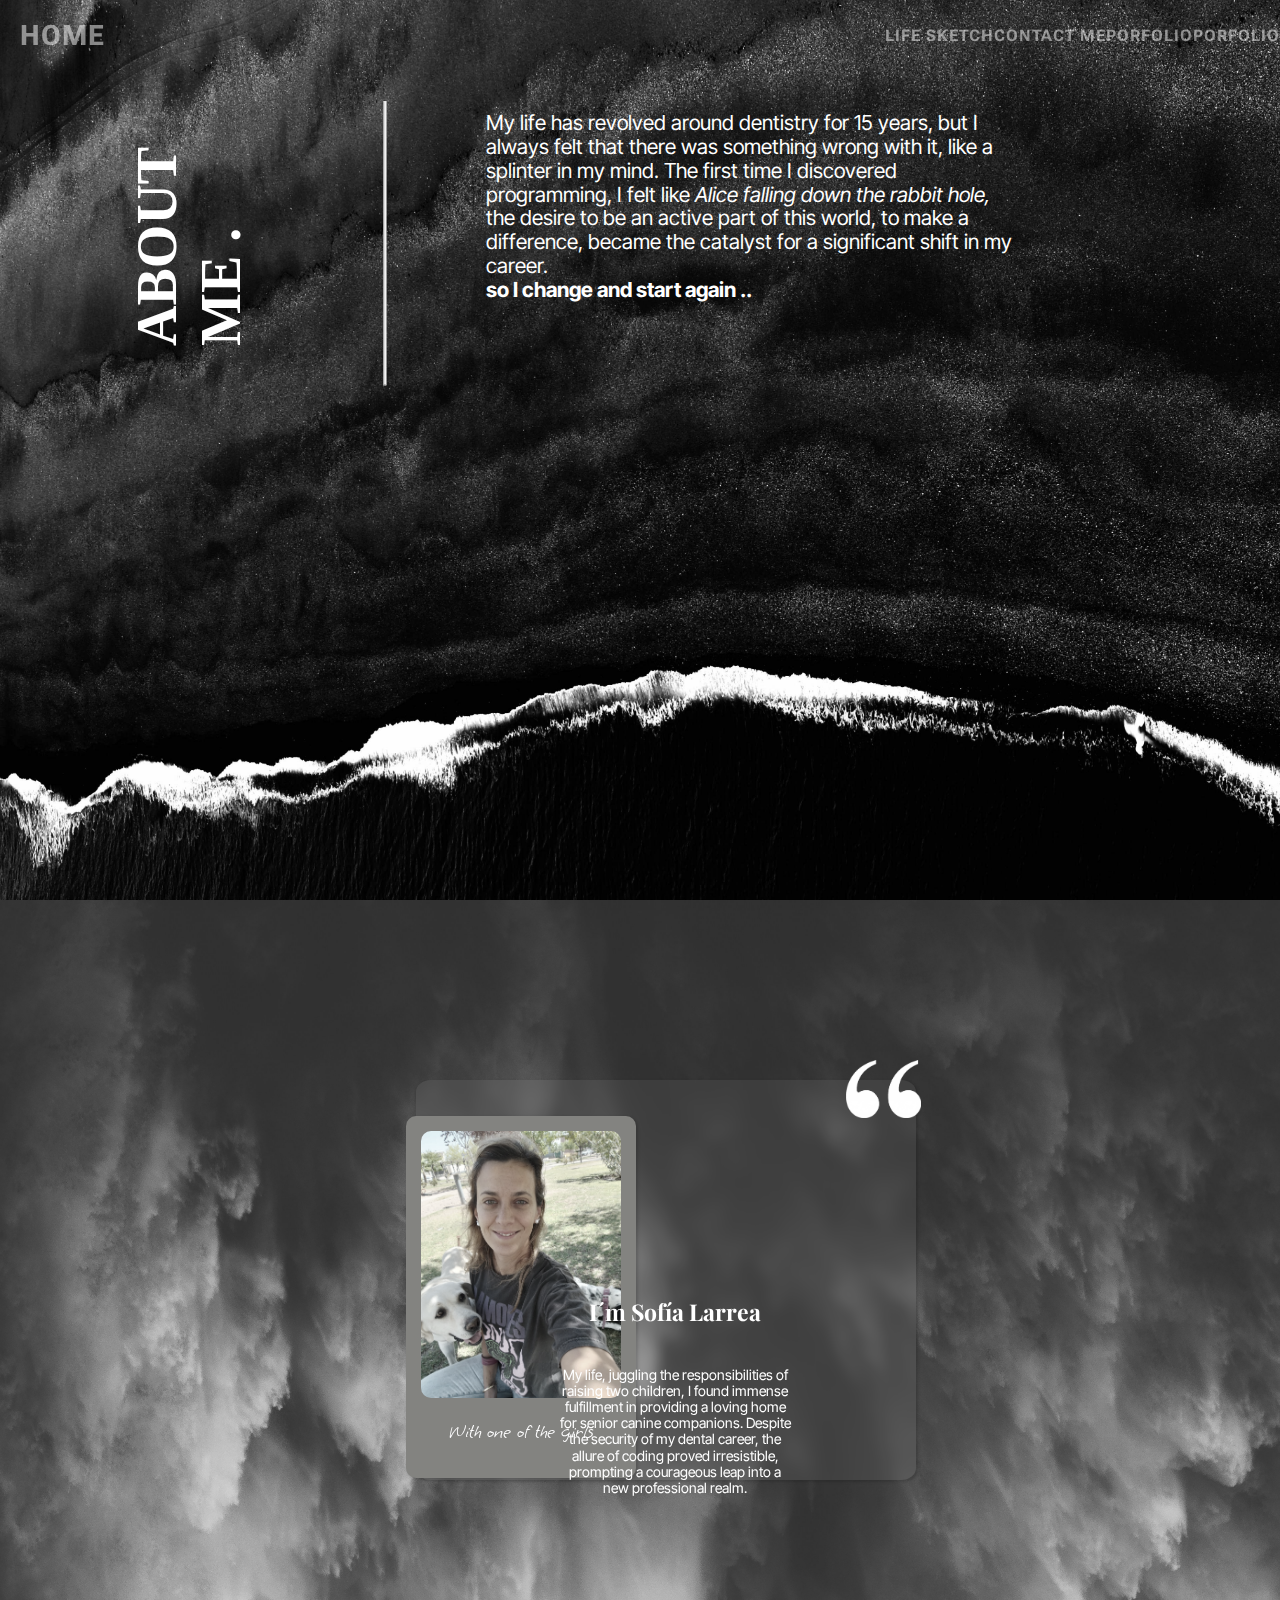
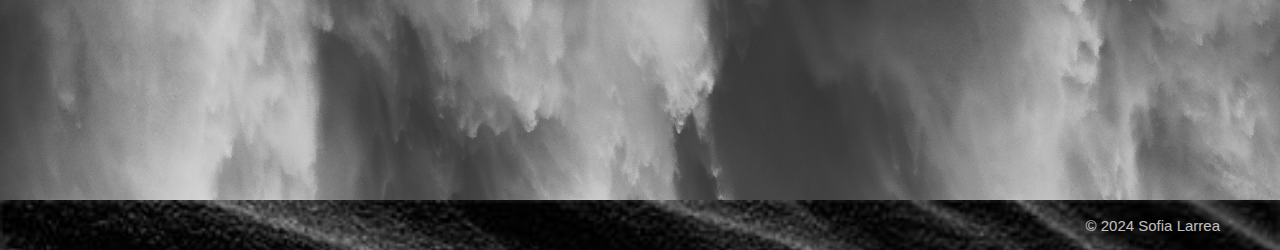
==== index.html @ f8571283 "adding icons to the new navbar" ====
<!DOCTYPE html>
<html lang="en">
<head>
    <meta charset="UTF-8">
    <meta name="viewport" content="width=device-width, initial-scale=1.0">
    <meta name="description" content="Experienced full-stack developer skilled in both front-end and back-end technologies. Expertise in building scalable and responsive web applications using the latest technologies. Proficient in JavaScript, React, Node.js, and database management. Let me help bring your ideas to life and create seamless, high-performance web solutions.">
    <meta name="keywords" content="Sofia Larrea, Sofia, fullstack, frontend, Ruby on Rails, Bootstrap, HTML, CSS, Javascript, Wordpress, Figma, Excalidraw">
    <title>Sofia Larrea Profile</title>
    <link rel="stylesheet" href="css/style.css">
    <link rel="stylesheet" href="https://cdnjs.cloudflare.com/ajax/libs/font-awesome/6.5.1/css/all.min.css" integrity="sha512-DTOQO9RWCH3ppGqcWaEA1BIZOC6xxalwEsw9c2QQeAIftl+Vegovlnee1c9QX4TctnWMn13TZye+giMm8e2LwA==" crossorigin="anonymous" referrerpolicy="no-referrer">
</head>
    <body>
        <header class="hero">
            <div class="container-hero">
                <h1>ABOUT <br>   ME .</h1>
                <hr class="withe-line">
            </div>
            <div class="intro">
                <p> My life has revolved around dentistry for 15 years, but I always felt that there was something wrong with it, like a splinter in my mind. The first time I discovered programming, I felt like <em>Alice falling down the rabbit hole,</em> the desire to be an active part of this world, to make a difference, became the catalyst for a significant shift in my career. <br> <strong>so I change and start again ..</strong></p>    
            </div>
            <nav id="navbar">
                <div class="home">
                    <a href="#">Home</a>
                </div>
                <div class="menu-icon">
                    <a href="#navbar" class="open"><i class="fa-solid fa-bars" style="color: rgba(243, 233, 233, 0.659)"></i></a>
                    <a href="#" class="close"><i class="fa-solid fa-xmark" style="color: rgba(243, 233, 233, 0.659)"></i></a>
                </div>
                <ul class="navbar-links">
                    <li><a href="lifesketch.html">Life Sketch</a></li>
                    <li><a href="contact.html">Contact Me</a></li>
                    <li><a href="porftolio.html">Porfolio</a></li><li><a href="porftolio.html">Porfolio</a></li>
                </ul>
            </nav>                    
        </header>
        <section class="section-one">
            <div class="card glass-effect">                
                <figure>
                    <img src="./assests/images/Daco_4314272.png" alt="quote" class="quotation-mark" loading="lazy">
                </figure>
            </div>
            <div>
                <div class="polaroid">
                    <img src="./assests/images/aurelia.jpeg" alt="Polaroid Image" class="photo" loading="lazy">
                    <p>With one of the girls</p>
                </div>
                <div class="section-one-text">
                    <h3>I´m Sofía Larrea</h3>
                    <p>My life, juggling the responsibilities of raising two children, I found immense fulfillment in providing a loving home for senior canine companions. Despite the security of my dental career, the allure of coding proved irresistible, prompting a courageous leap into a new professional realm.</p>
                </div>
            </div>            
        </section>
        <footer class="footer">
            <div class="footer-link">
                <a href="https://github.com/sofilarrea"><i class="fab fa-github"></i></a>   
                <a href="https://www.linkedin.com/in/sofia-alejandra-larrea/"><i class="fab fa-linkedin"></i></a>
            </div>
            <p>&copy; 2024 Sofia Larrea</p>
        </footer>
    </body>
</html>
---- css/style.css ----
/* Stylesheets */
@import url('./normalize.css');
@import url('./mobile.css');
@import url('./tablet.css') screen and (min-width: 768px);
@import url('./desktop.css') screen and (min-width: 1024px);

 


/* Fonts */

@import url('https://fonts.googleapis.com/css2?family=Inter+Tight:ital,wght@0,100;0,200;1,900&family=Roboto+Flex:opsz,wght@8..144,200;8..144,400&display=swap');
@import url('https://fonts.googleapis.com/css2?family=Playfair+Display:ital,wght@0,700;1,900&display=swap');
@import url('https://fonts.googleapis.com/css2?family=Grape+Nuts&display=swap');
@font-face {
    font-family: 'Cashrole' ;
    src: url(./assests/fonts/Cashrole.ttf);
}





/* Root */ 
:root {    
    --color-primary: #000;
    --color-secundary: #fff;
    --font-family-one: 'Roboto Flex', sans-serif;
    --font-family-two: 'Inter Tight', sans-serif;
    --font-family-three: 'Playfair Display', serif;
    --font-family-four: 'Cashrole', serif;
    --font-family-five: 'Grape Nuts', cursive;
    --glass-effect: #fafafa10;
    --color-smoke: #84837D;
    --font-size-p: 1.2rem;
    --font-size-h1-mobile: 2.2rem;
    --scroll-behavior: none; 
}
.html{
    scroll-behavior: smooth;
    
}
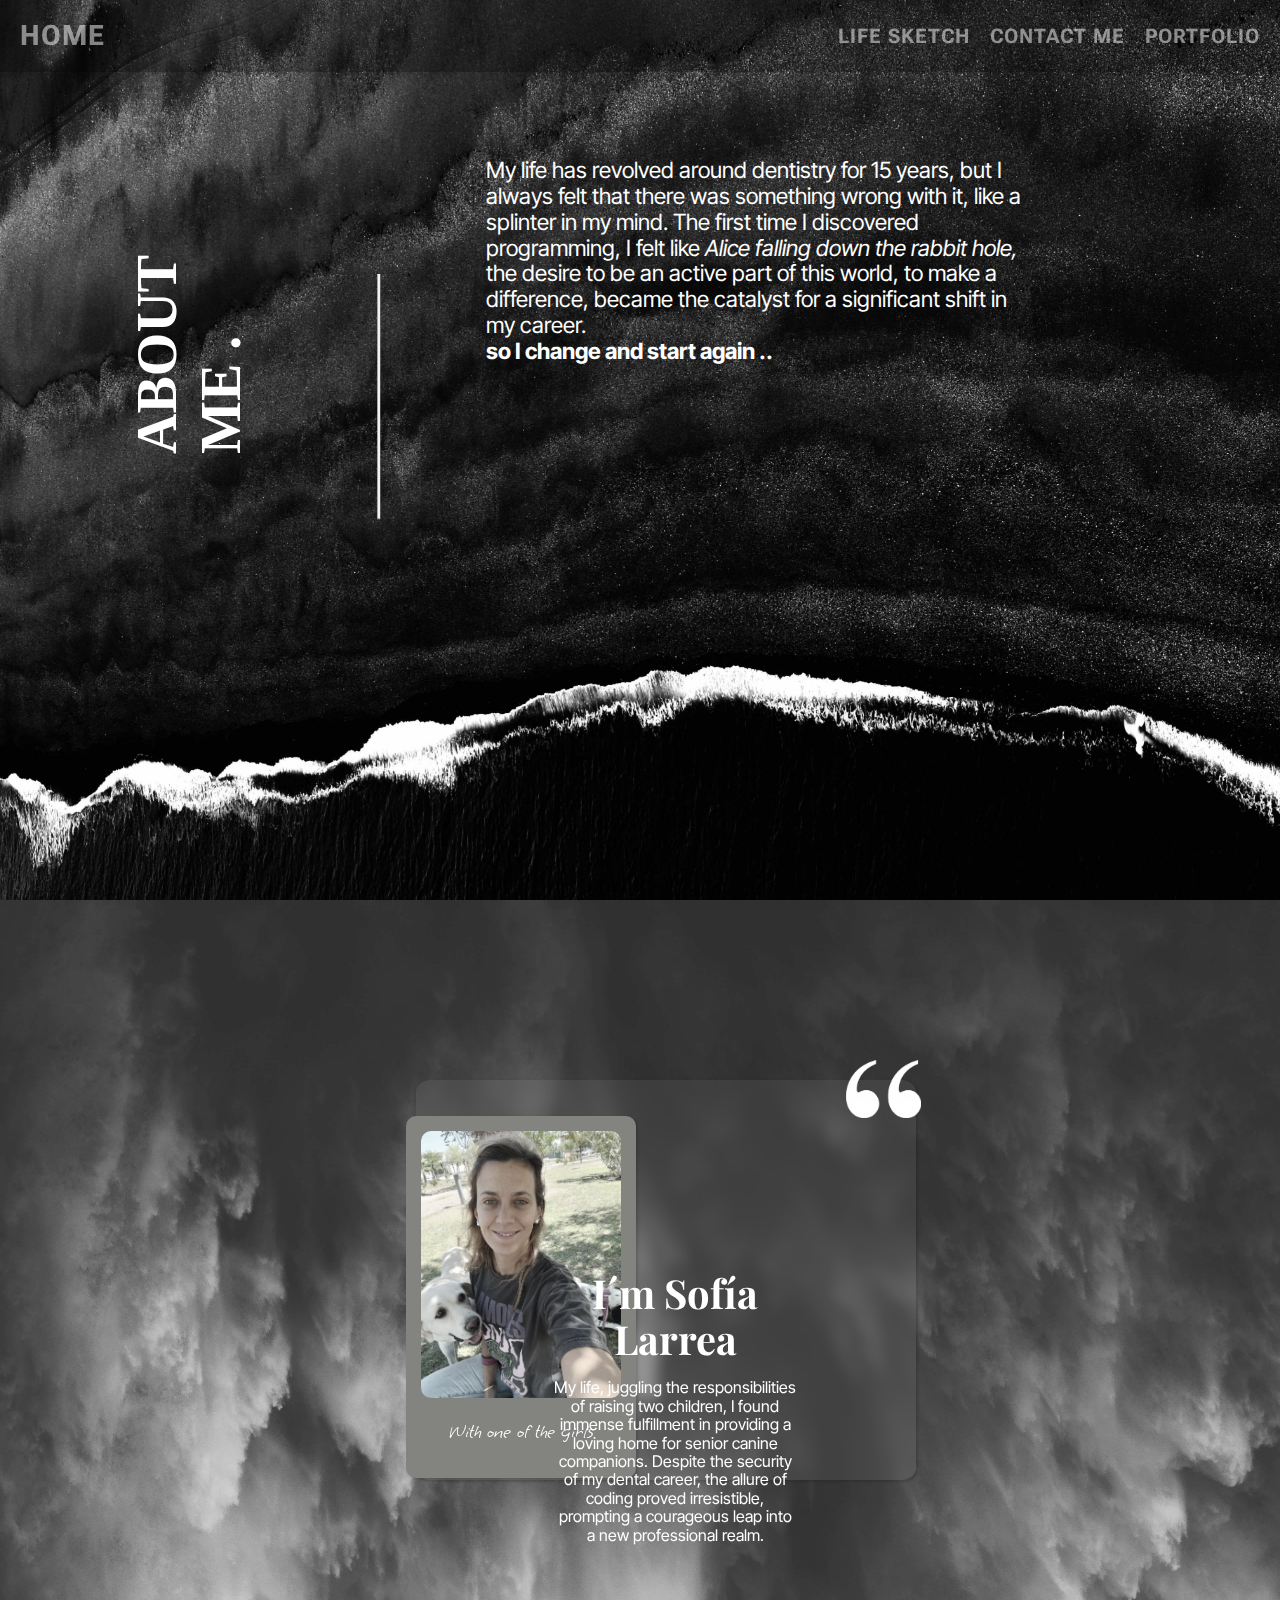
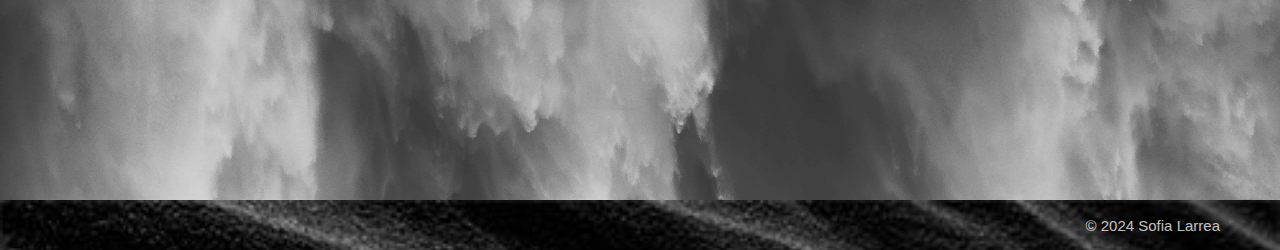
==== commit b5a372ca: "tying to see how it goes" ====
--- a/index.html
+++ b/index.html
@@ -20,7 +20,7 @@
             </div>
             <nav id="navbar">
                 <div class="home">
-                    <a href="#">Home</a>
+                    <a href="#" class="h">Home</a>
                 </div>
                 <div class="menu-icon">
                     <a href="#navbar" class="open"><i class="fa-solid fa-bars" style="color: rgba(243, 233, 233, 0.659)"></i></a>
@@ -29,7 +29,7 @@
                 <ul class="navbar-links">
                     <li><a href="lifesketch.html">Life Sketch</a></li>
                     <li><a href="contact.html">Contact Me</a></li>
-                    <li><a href="porftolio.html">Porfolio</a></li><li><a href="porftolio.html">Porfolio</a></li>
+                    <li><a href="porftolio.html">Portfolio</a></li><li>
                 </ul>
             </nav>                    
         </header>
--- a/css/style.css
+++ b/css/style.css
@@ -25,6 +25,7 @@
 :root {    
     --color-primary: #000;
     --color-secundary: #fff;
+    --color-tertiary: #6F6F6F;
     --font-family-one: 'Roboto Flex', sans-serif;
     --font-family-two: 'Inter Tight', sans-serif;
     --font-family-three: 'Playfair Display', serif;
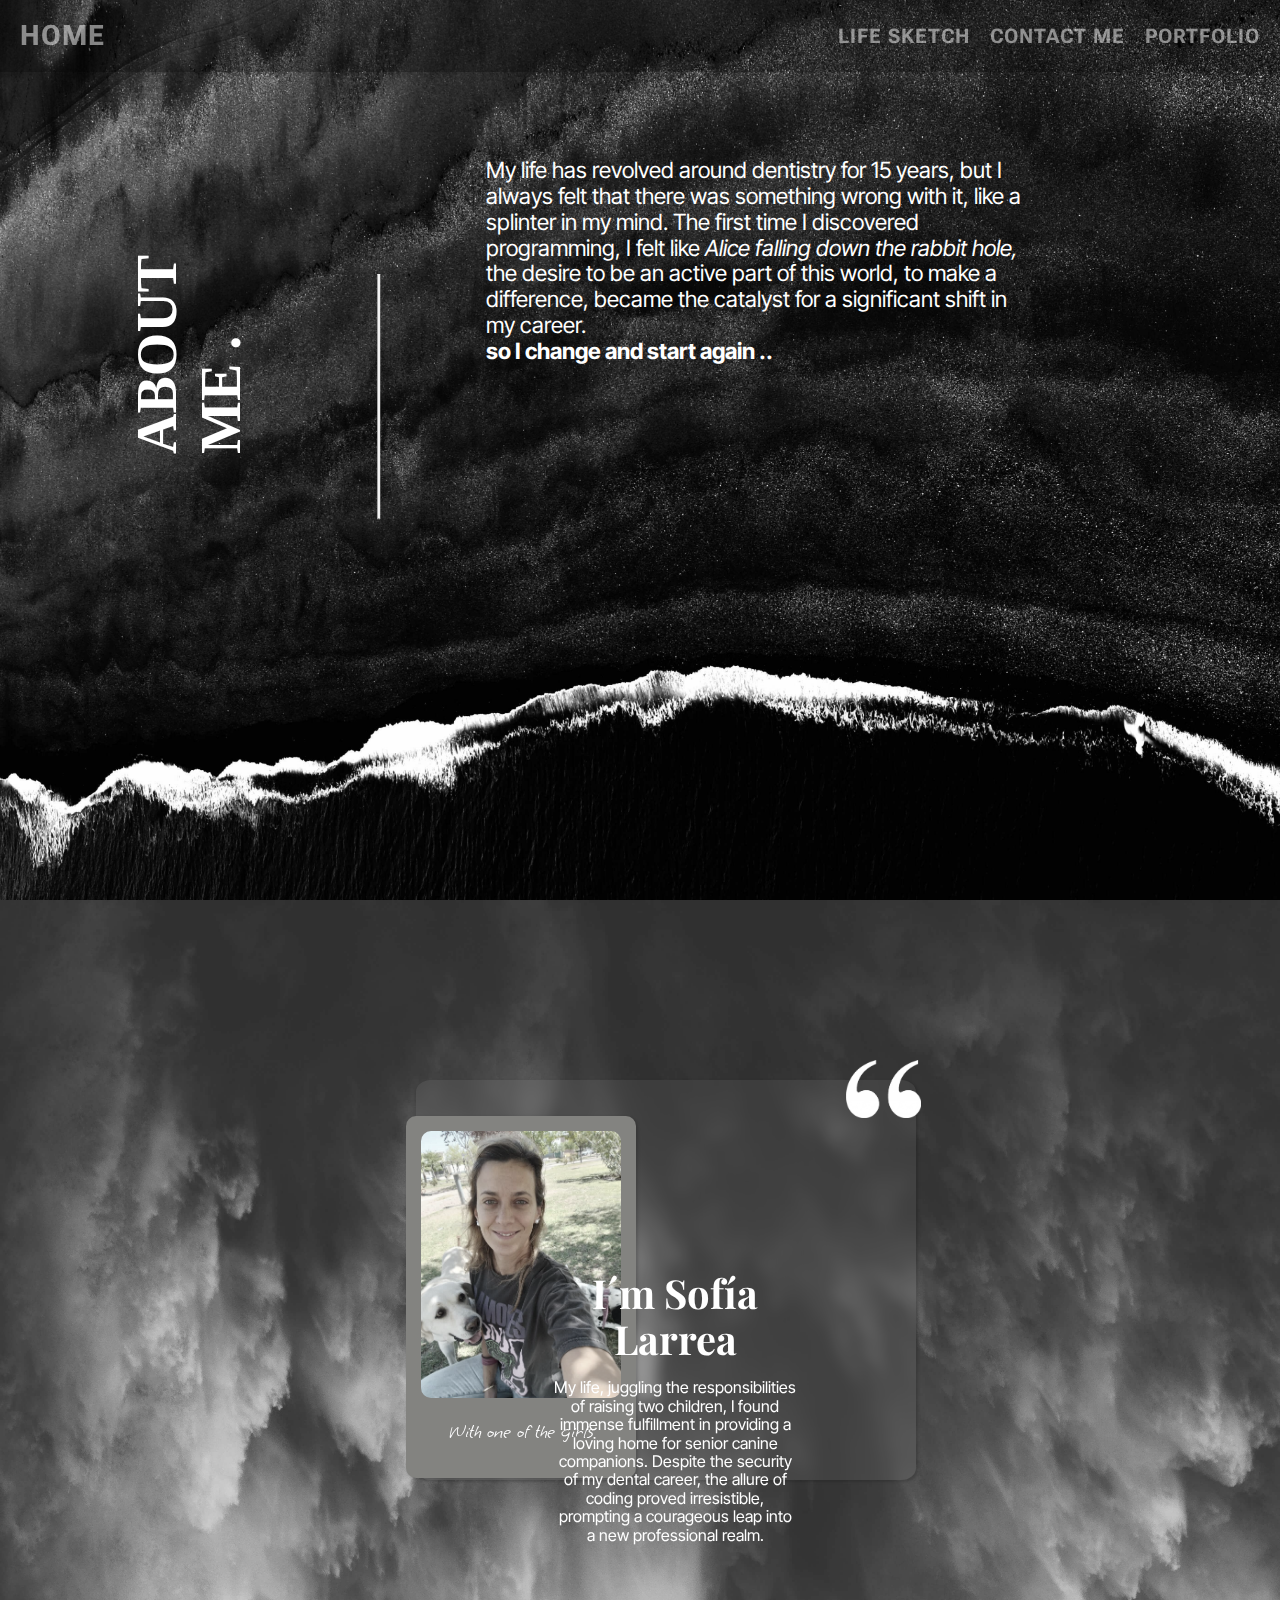
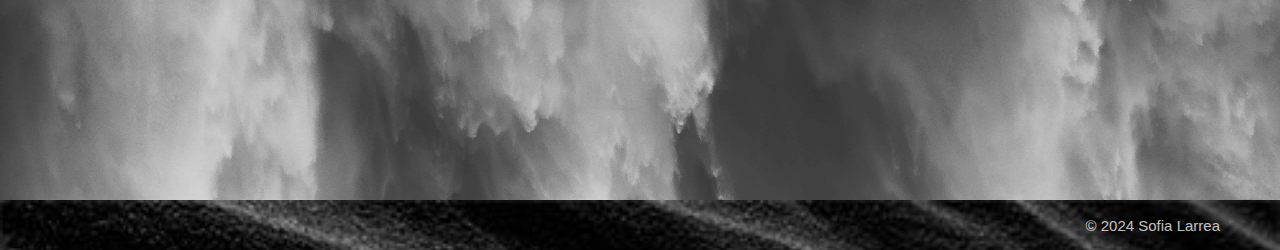
==== commit 105664bd: "responsive index" ====
--- a/index.html
+++ b/index.html
@@ -41,7 +41,7 @@
             </div>
             <div>
                 <div class="polaroid">
-                    <img src="./assests/images/aurelia.jpeg" alt="Polaroid Image" class="photo" loading="lazy">
+                    <img src="./assests/images/aurelia.jpg" alt="Polaroid Image" class="photo" loading="lazy">
                     <p>With one of the girls</p>
                 </div>
                 <div class="section-one-text">
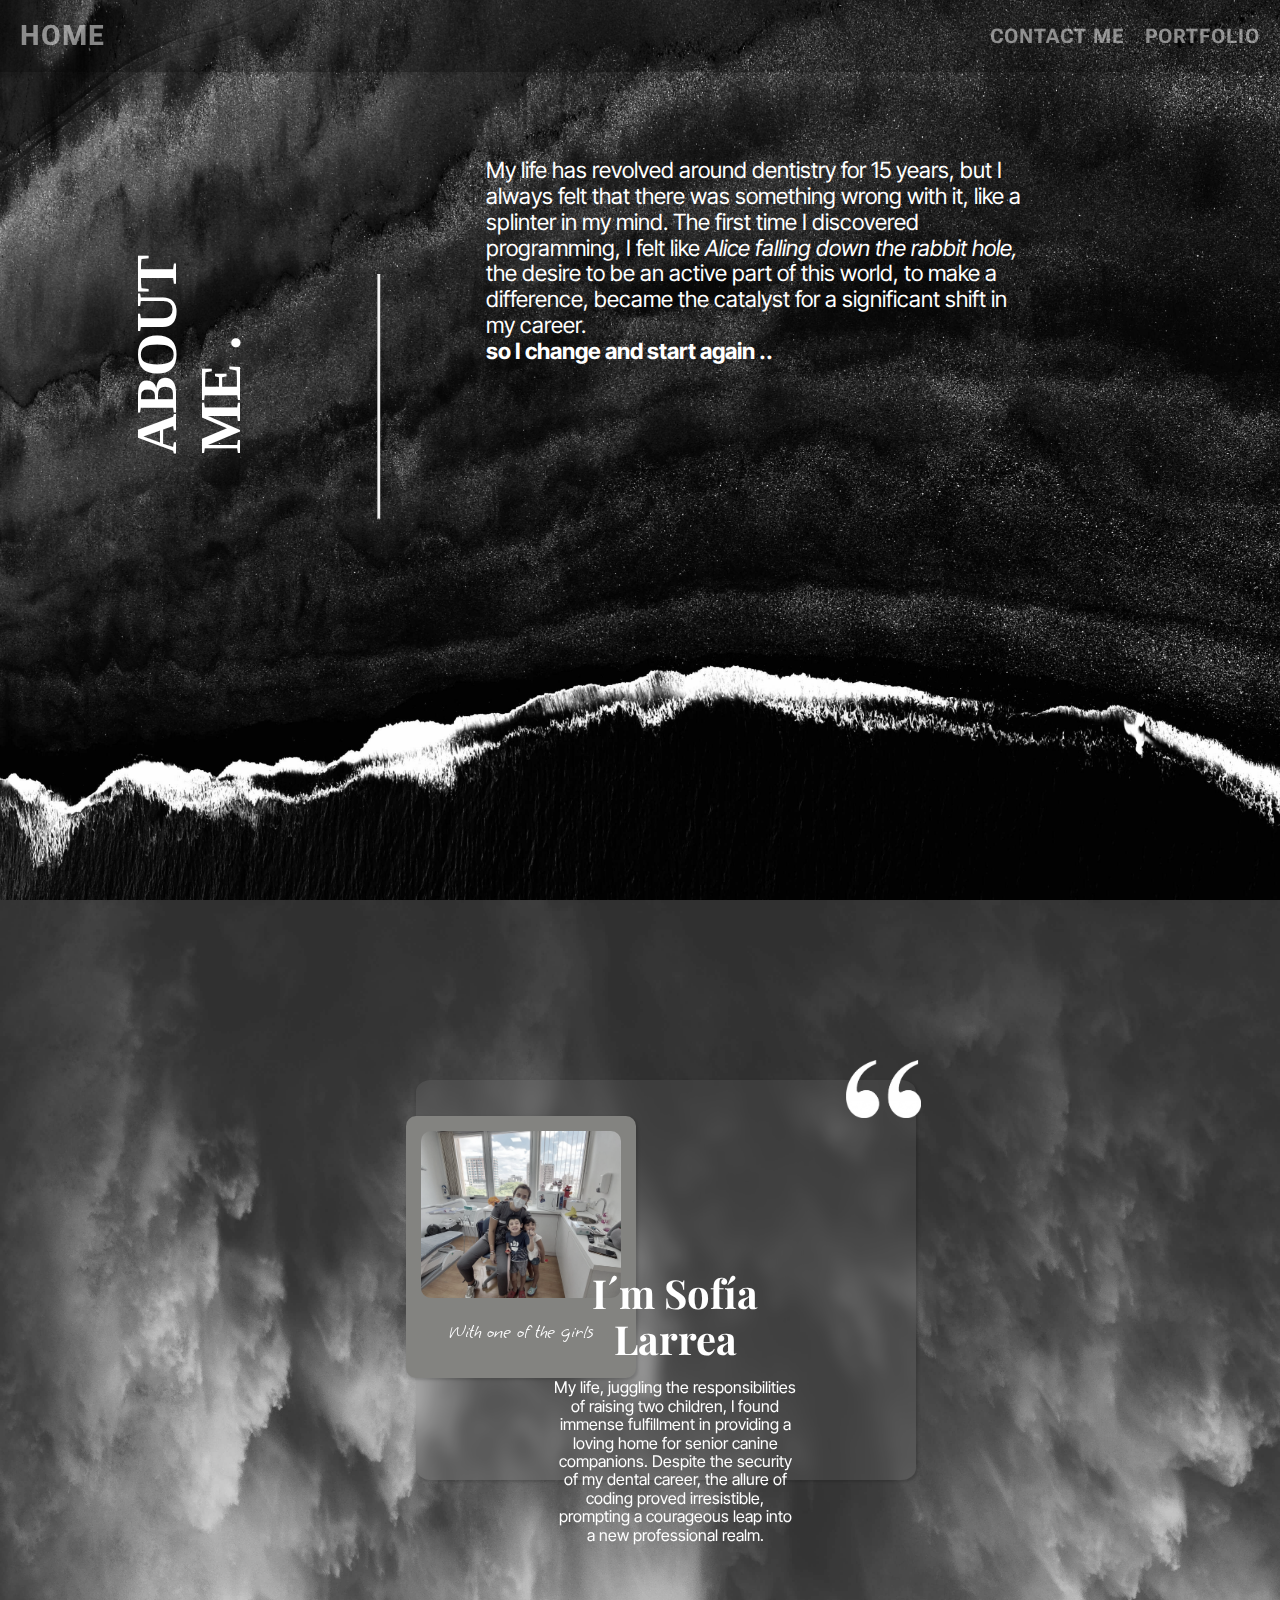
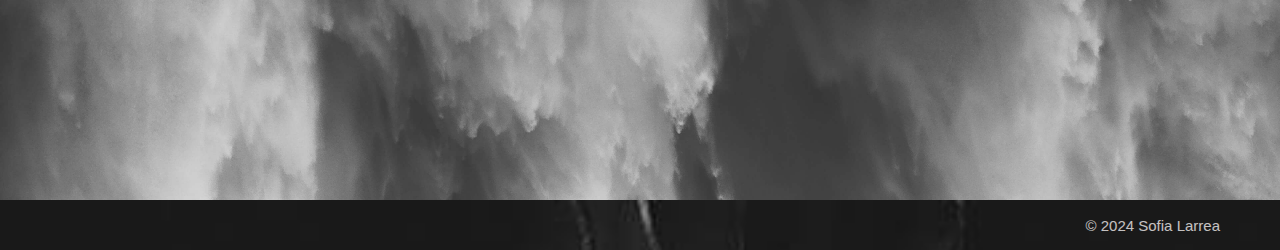
==== commit 449891d1: "first msj" ====
--- a/index.html
+++ b/index.html
@@ -26,8 +26,7 @@
                     <a href="#navbar" class="open"><i class="fa-solid fa-bars" style="color: rgba(243, 233, 233, 0.659)"></i></a>
                     <a href="#" class="close"><i class="fa-solid fa-xmark" style="color: rgba(243, 233, 233, 0.659)"></i></a>
                 </div>
-                <ul class="navbar-links">
-                    <li><a href="lifesketch.html">Life Sketch</a></li>
+                <ul class="navbar-links">                    
                     <li><a href="contact.html">Contact Me</a></li>
                     <li><a href="porftolio.html">Portfolio</a></li><li>
                 </ul>
@@ -41,7 +40,7 @@
             </div>
             <div>
                 <div class="polaroid">
-                    <img src="./assests/images/aurelia.jpg" alt="Polaroid Image" class="photo" loading="lazy">
+                    <img src="./assests/images/Diseño sin título (3).jpg" alt="Polaroid Image" class="photo" loading="lazy">
                     <p>With one of the girls</p>
                 </div>
                 <div class="section-one-text">
@@ -49,6 +48,11 @@
                     <p>My life, juggling the responsibilities of raising two children, I found immense fulfillment in providing a loving home for senior canine companions. Despite the security of my dental career, the allure of coding proved irresistible, prompting a courageous leap into a new professional realm.</p>
                 </div>
             </div>            
+        </section>
+        <section>
+            <div>
+
+            </div>
         </section>
         <footer class="footer">
             <div class="footer-link">
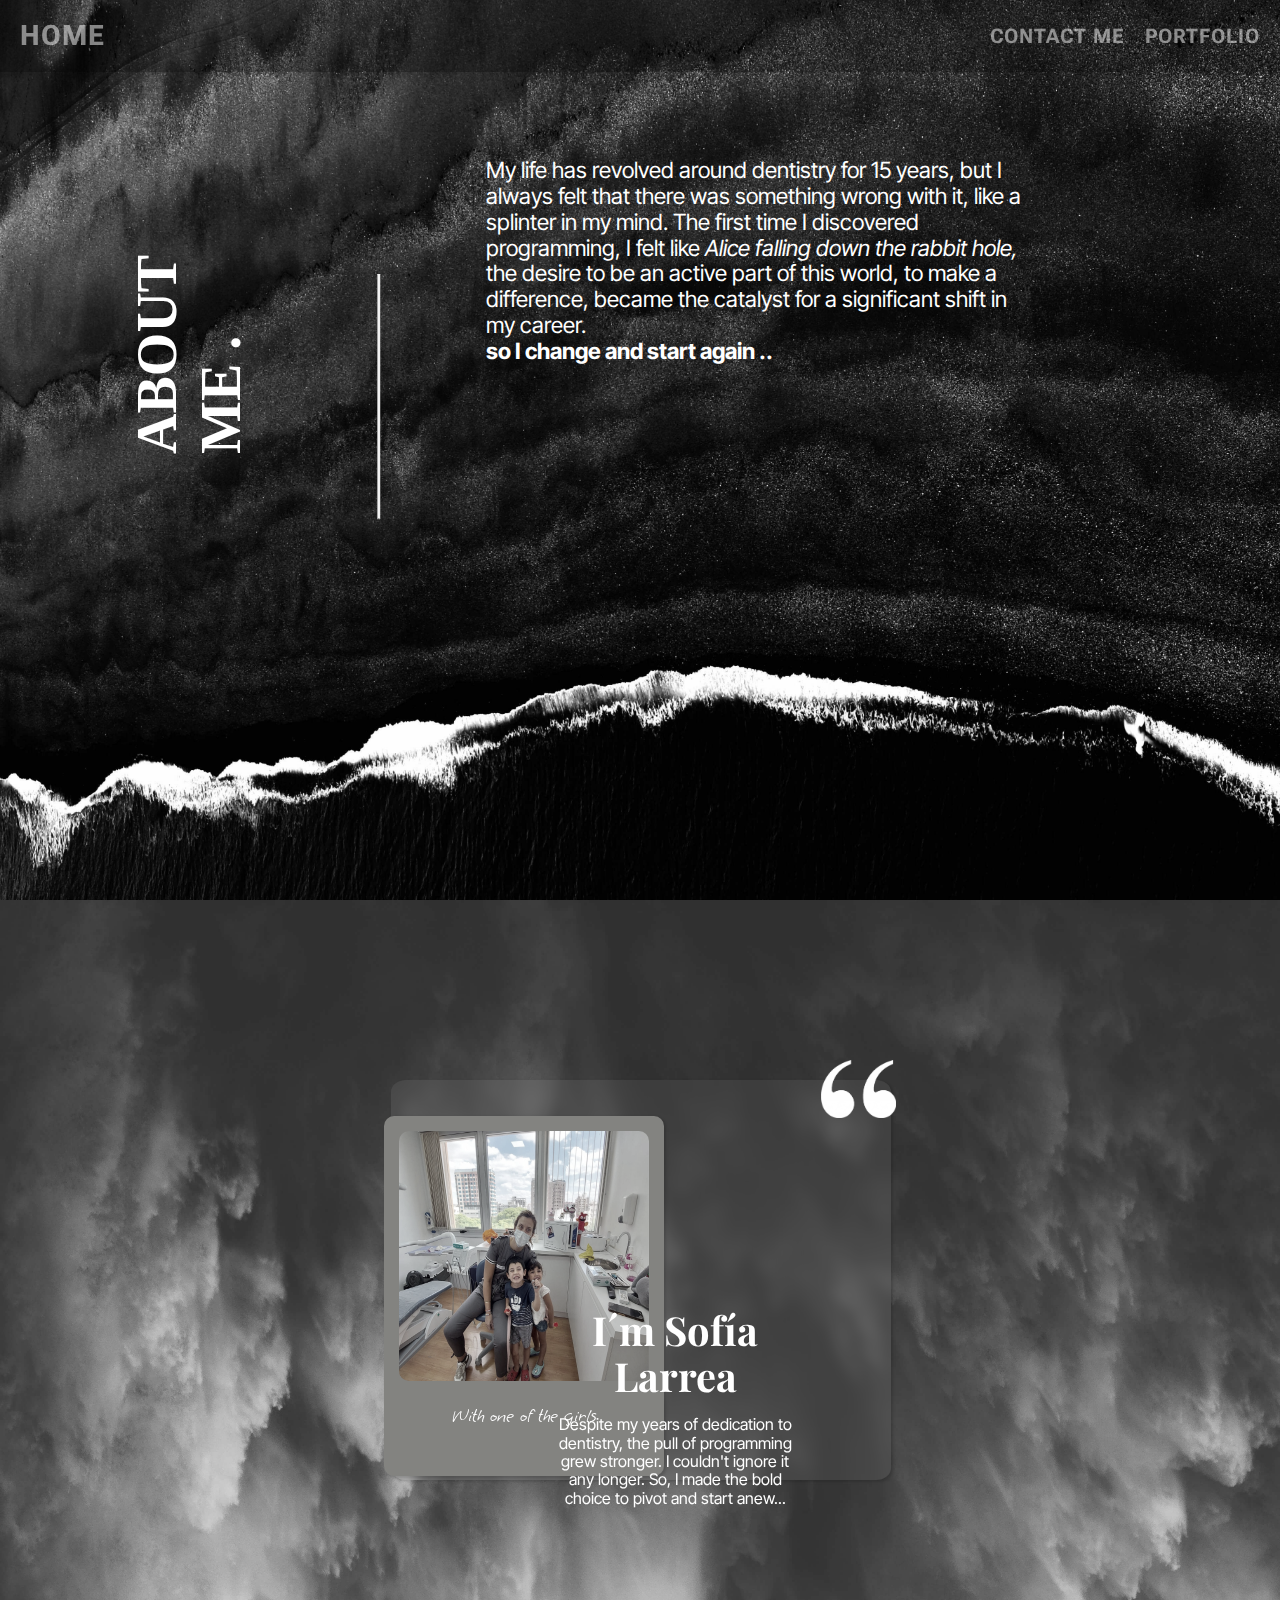
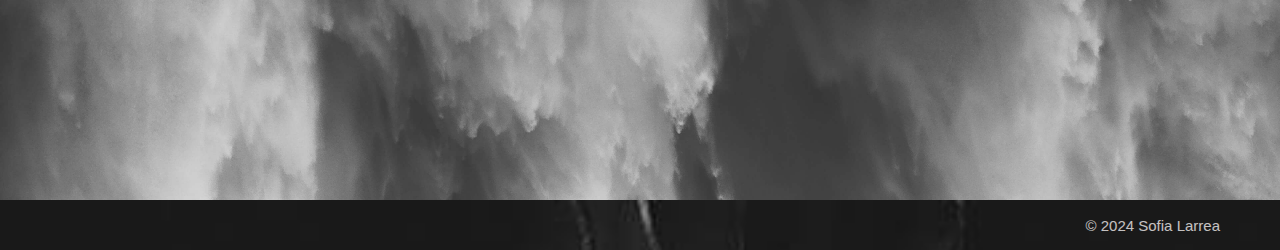
==== commit 042c160d: "polaroid" ====
--- a/index.html
+++ b/index.html
@@ -28,7 +28,7 @@
                 </div>
                 <ul class="navbar-links">                    
                     <li><a href="contact.html">Contact Me</a></li>
-                    <li><a href="porftolio.html">Portfolio</a></li><li>
+                    <li><a href="portfolio.html">Portfolio</a></li><li>
                 </ul>
             </nav>                    
         </header>
@@ -45,7 +45,10 @@
                 </div>
                 <div class="section-one-text">
                     <h3>I´m Sofía Larrea</h3>
-                    <p>My life, juggling the responsibilities of raising two children, I found immense fulfillment in providing a loving home for senior canine companions. Despite the security of my dental career, the allure of coding proved irresistible, prompting a courageous leap into a new professional realm.</p>
+                    <p>Despite my years of dedication to dentistry, the pull of programming grew stronger. I couldn't ignore it any longer. So, I made the bold choice to pivot and start anew...</p>
+
+
+
                 </div>
             </div>            
         </section>
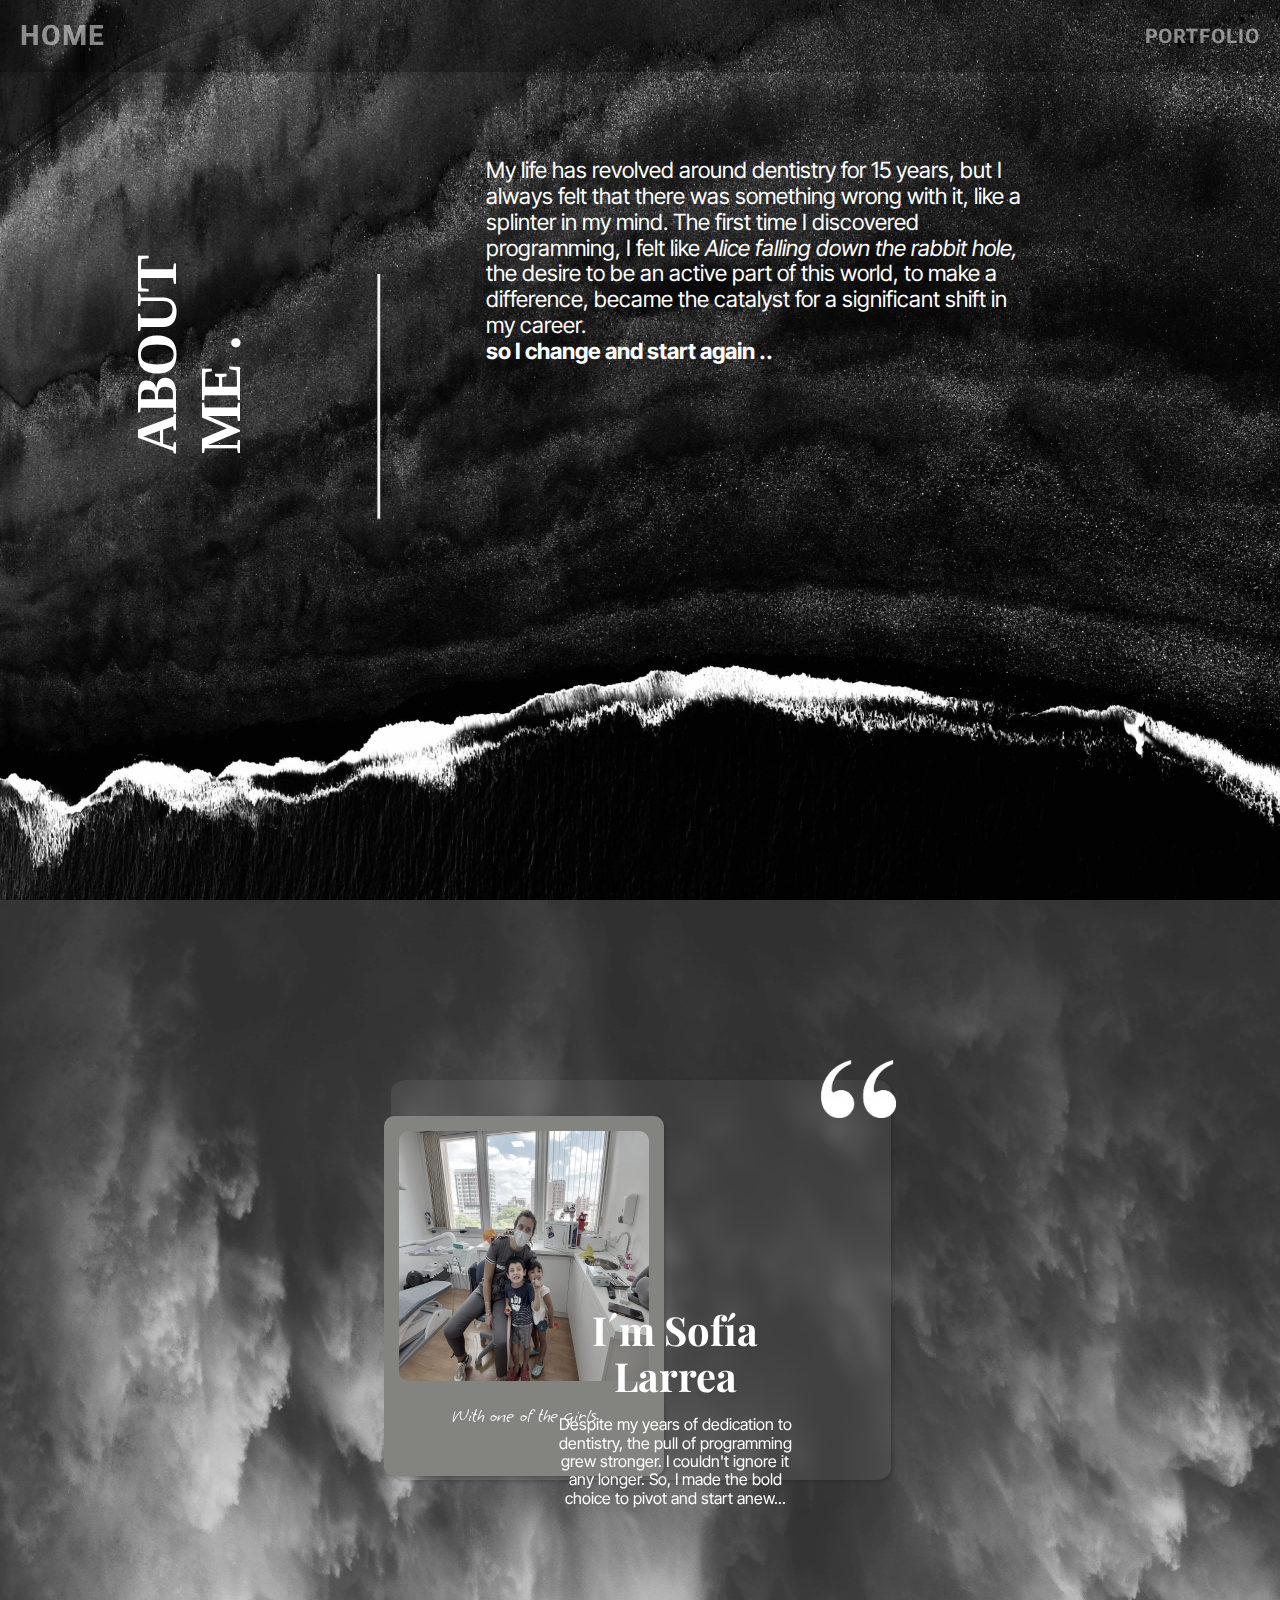
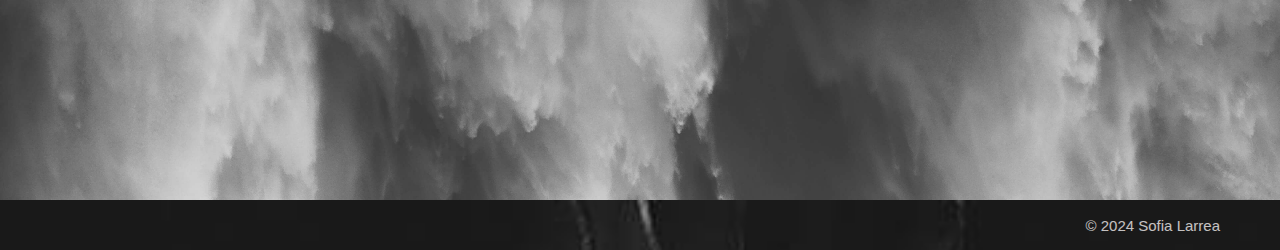
==== commit 7305d36f: "final version" ====
--- a/index.html
+++ b/index.html
@@ -16,7 +16,7 @@
                 <hr class="withe-line">
             </div>
             <div class="intro">
-                <p> My life has revolved around dentistry for 15 years, but I always felt that there was something wrong with it, like a splinter in my mind. The first time I discovered programming, I felt like <em>Alice falling down the rabbit hole,</em> the desire to be an active part of this world, to make a difference, became the catalyst for a significant shift in my career. <br> <strong>so I change and start again ..</strong></p>    
+                <p> My life has revolved around dentistry for 15 years, but I always felt that there was something wrong with it, like a splinter in my mind. The first time I discovered programming, I felt like <em>Alice falling down the rabbit hole,</em> the desire to be an active part of this world, to make a difference, became the catalyst for a significant shift in my career. <br> <strong>so I change and start again ..</strong></p>
             </div>
             <nav id="navbar">
                 <div class="home">
@@ -26,14 +26,13 @@
                     <a href="#navbar" class="open"><i class="fa-solid fa-bars" style="color: rgba(243, 233, 233, 0.659)"></i></a>
                     <a href="#" class="close"><i class="fa-solid fa-xmark" style="color: rgba(243, 233, 233, 0.659)"></i></a>
                 </div>
-                <ul class="navbar-links">                    
-                    <li><a href="contact.html">Contact Me</a></li>
+                <ul class="navbar-links">
                     <li><a href="portfolio.html">Portfolio</a></li><li>
                 </ul>
-            </nav>                    
+            </nav>
         </header>
         <section class="section-one">
-            <div class="card glass-effect">                
+            <div class="card glass-effect">
                 <figure>
                     <img src="./assests/images/Daco_4314272.png" alt="quote" class="quotation-mark" loading="lazy">
                 </figure>
@@ -50,7 +49,7 @@
 
 
                 </div>
-            </div>            
+            </div>
         </section>
         <section>
             <div>
@@ -59,10 +58,10 @@
         </section>
         <footer class="footer">
             <div class="footer-link">
-                <a href="https://github.com/sofilarrea"><i class="fab fa-github"></i></a>   
+                <a href="https://github.com/sofilarrea"><i class="fab fa-github"></i></a>
                 <a href="https://www.linkedin.com/in/sofia-alejandra-larrea/"><i class="fab fa-linkedin"></i></a>
             </div>
             <p>&copy; 2024 Sofia Larrea</p>
         </footer>
     </body>
-</html>+</html>
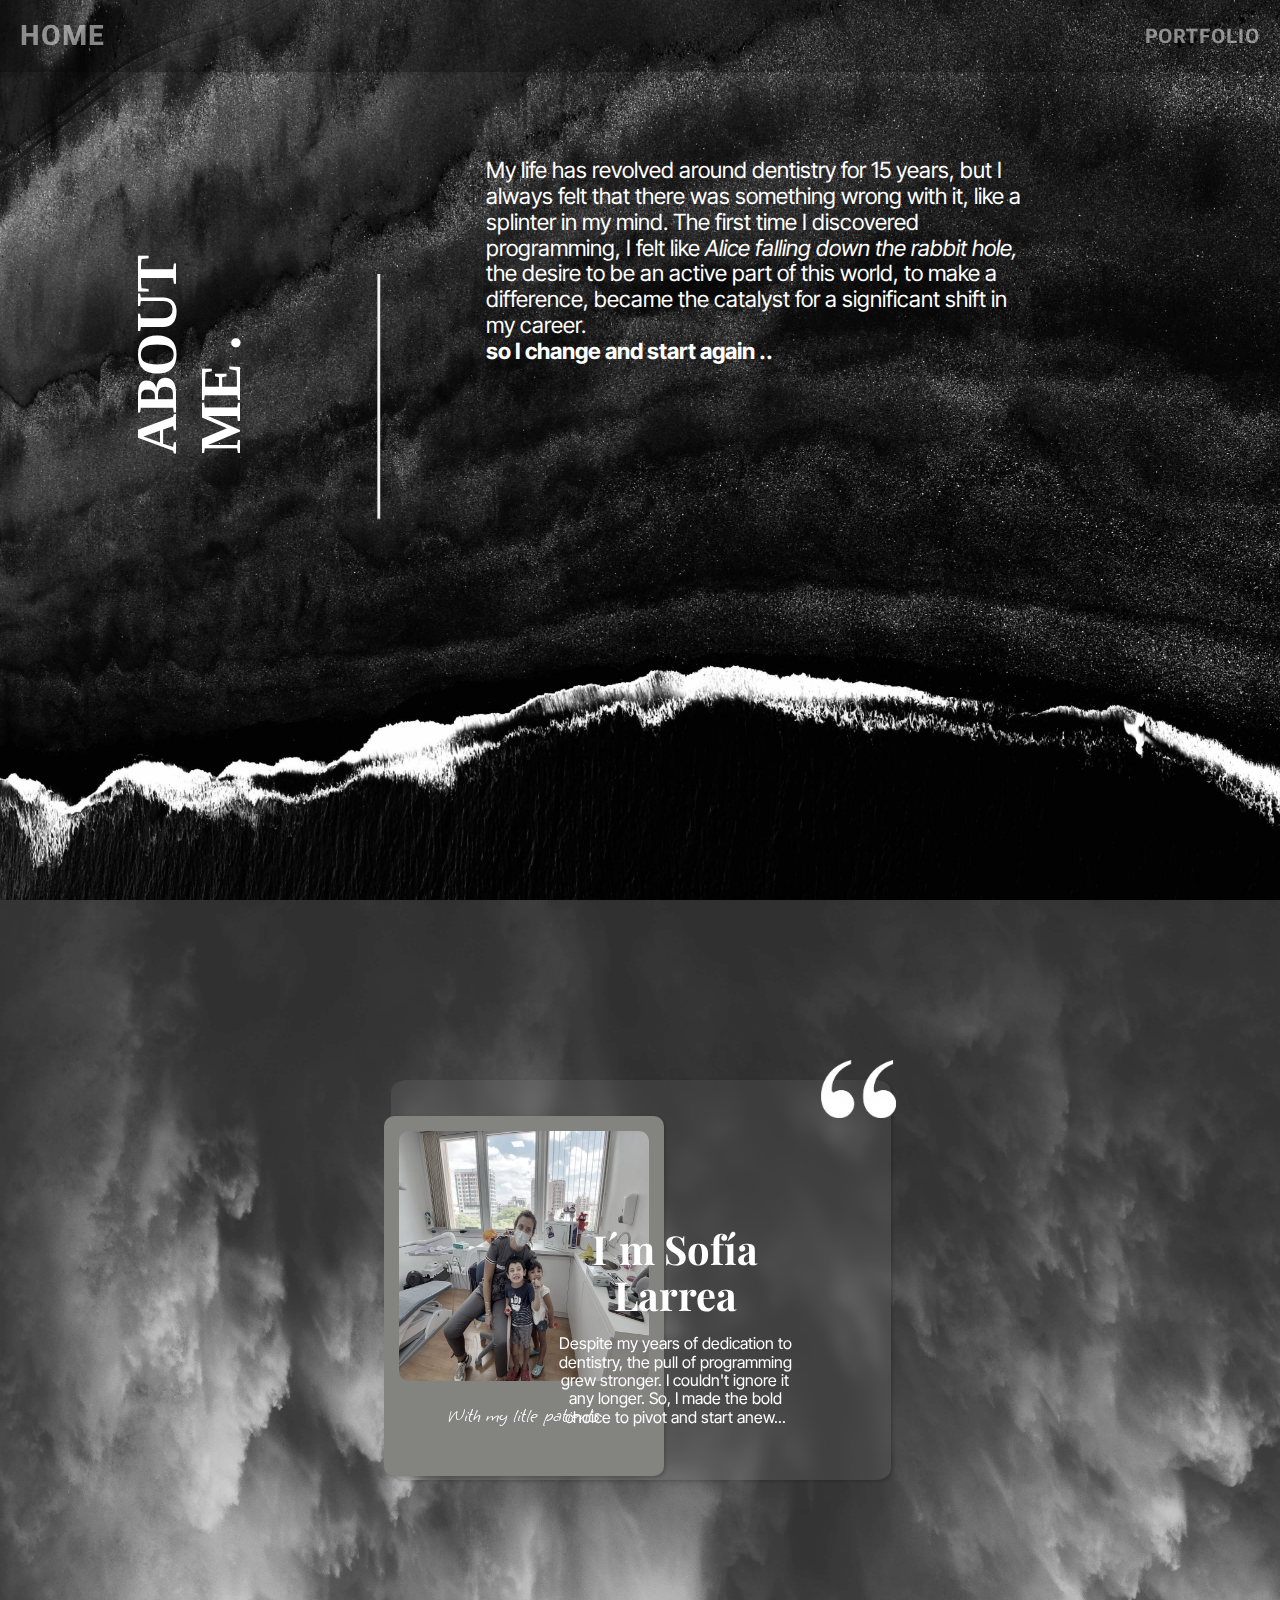
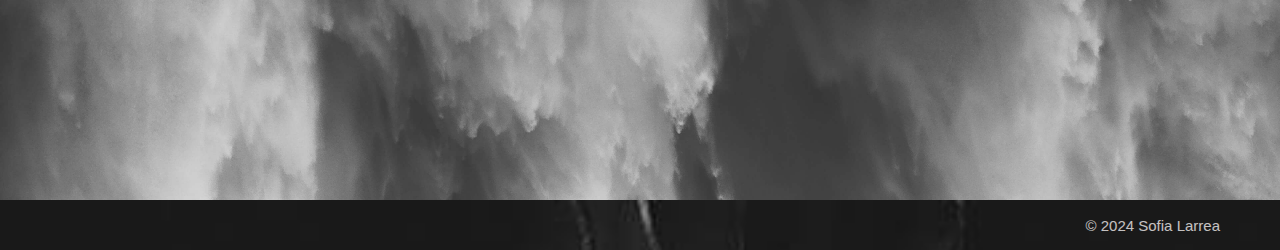
==== commit 8bbfe943: "final" ====
--- a/index.html
+++ b/index.html
@@ -40,7 +40,7 @@
             <div>
                 <div class="polaroid">
                     <img src="./assests/images/Diseño sin título (3).jpg" alt="Polaroid Image" class="photo" loading="lazy">
-                    <p>With one of the girls</p>
+                    <p>With my litle patients</p>
                 </div>
                 <div class="section-one-text">
                     <h3>I´m Sofía Larrea</h3>
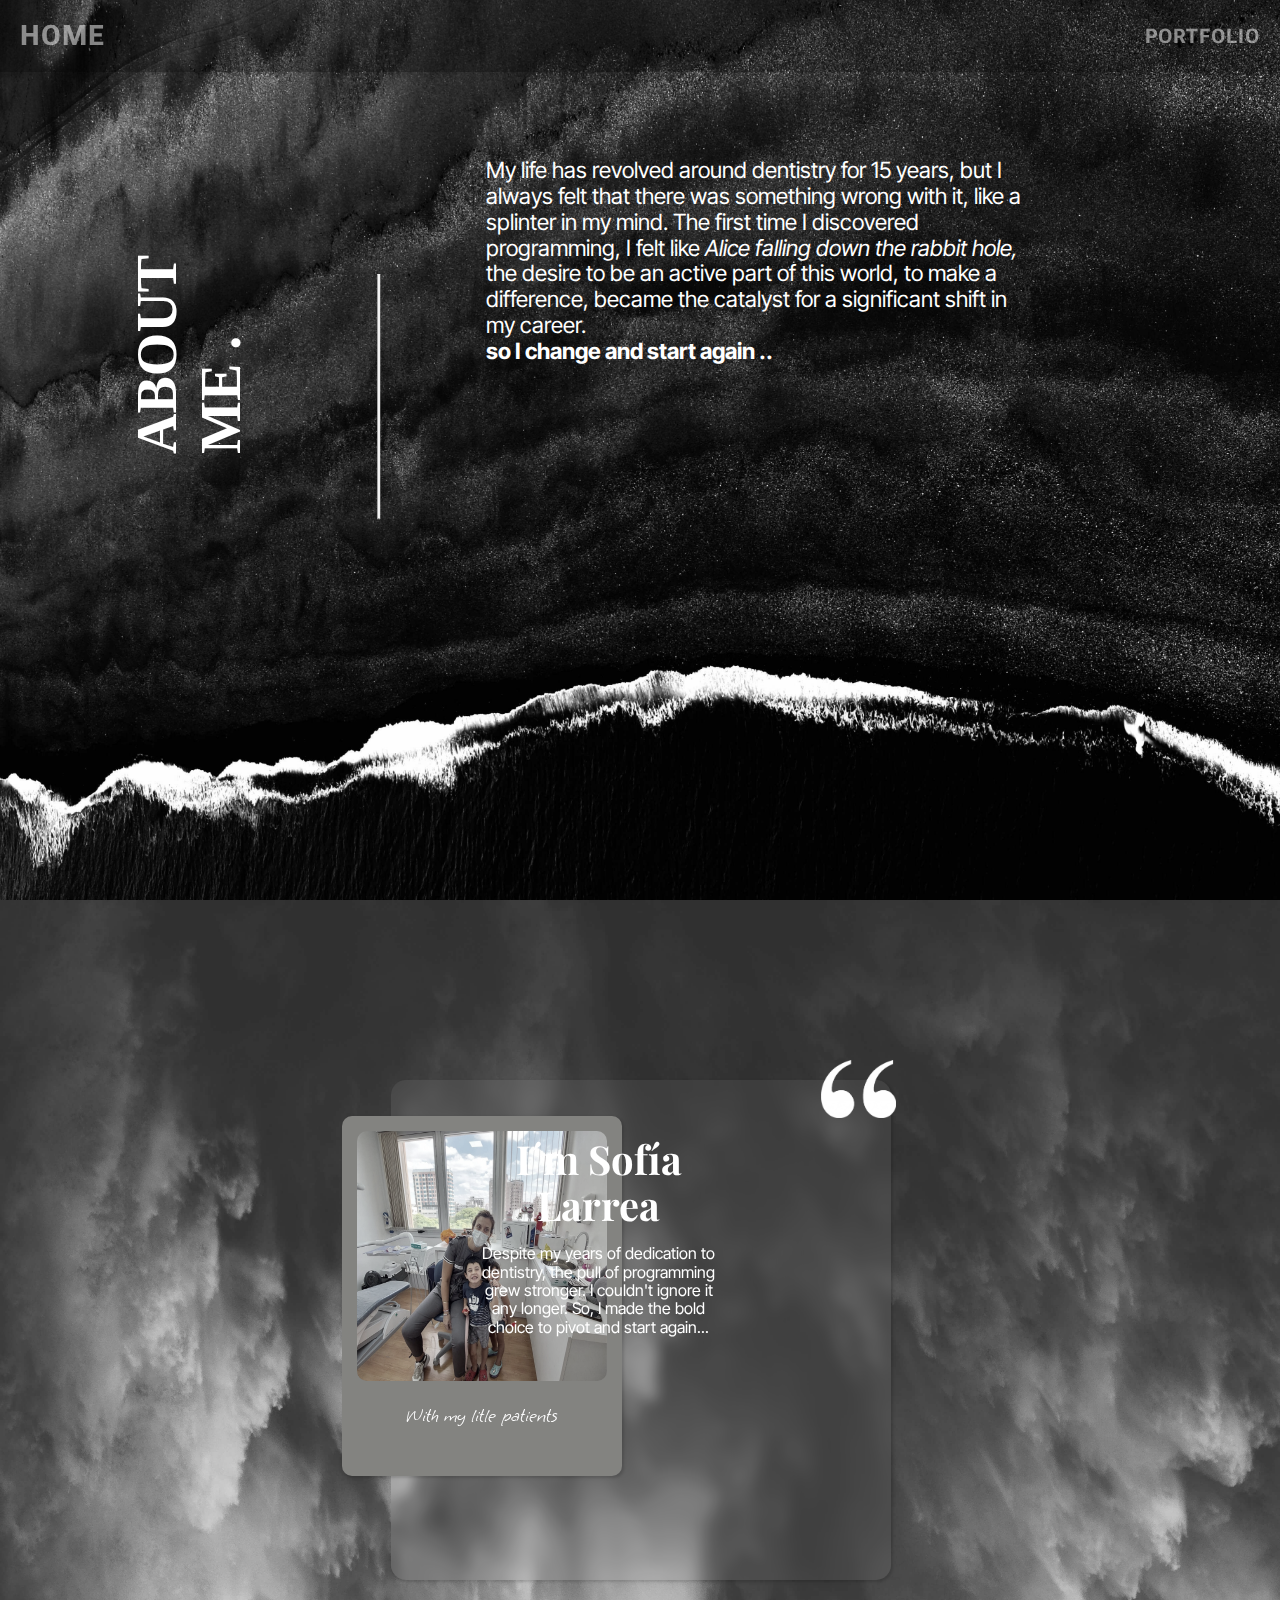
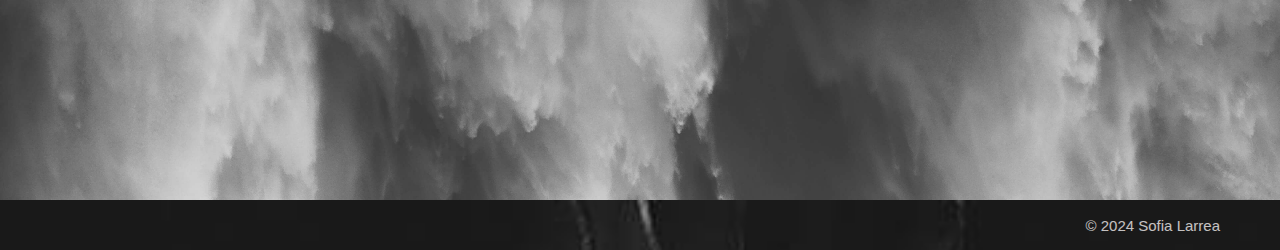
==== commit e84397af: "final" ====
--- a/index.html
+++ b/index.html
@@ -44,7 +44,7 @@
                 </div>
                 <div class="section-one-text">
                     <h3>I´m Sofía Larrea</h3>
-                    <p>Despite my years of dedication to dentistry, the pull of programming grew stronger. I couldn't ignore it any longer. So, I made the bold choice to pivot and start anew...</p>
+                    <p>Despite my years of dedication to dentistry, the pull of programming grew stronger. I couldn't ignore it any longer. So, I made the bold choice to pivot and start again...</p>
 
 
 
